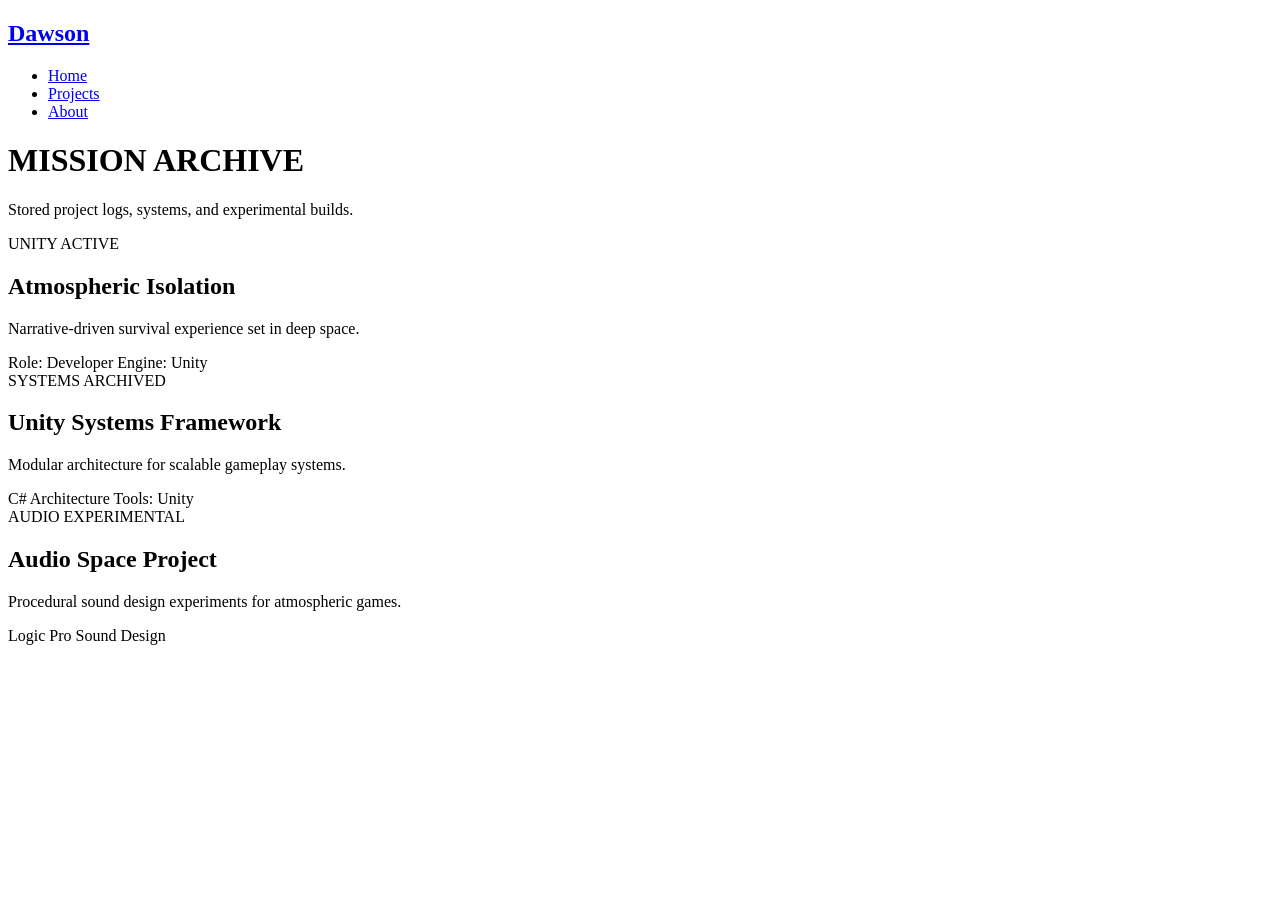
==== projects/index.html @ b881f83c "Yay homepage and projects" ====
<!DOCTYPE html>
<html lang="en">
<head>
    <meta charset="UTF-8">
    <meta name="viewport" content="width=device-width, initial-scale=1.0">
    <title>Projects | Dawson Spies</title>
    <link rel="stylesheet" href="home\index.css">
</head>

<body>

    <!-- NAV (reuse same navbar) -->
    <nav class="nav">
        <div class="nav-container">

            <a class="nav-logo" href="/">
                <h2 class="effect" data-value="Dawson">Dawson</h2>
            </a>

            <ul class="nav-list">
                <li><a href="/">Home</a></li>
                <li><a href="/projects">Projects</a></li>
                <li><a href="/about">About</a></li>
            </ul>

        </div>
    </nav>

    <!-- BACKGROUND IS SHARED (your starfield stays global) -->

    <!-- HEADER -->
    <header class="page-header">
        <h1>MISSION ARCHIVE</h1>
        <p>Stored project logs, systems, and experimental builds.</p>
    </header>

    <!-- PROJECT GRID -->
    <section class="section">

        <div class="mission-grid">

            <div class="mission-card">
                <div class="mission-header">
                    <span class="tag">UNITY</span>
                    <span class="status active">ACTIVE</span>
                </div>

                <h2>Atmospheric Isolation</h2>
                <p>
                    Narrative-driven survival experience set in deep space.
                </p>

                <div class="meta">
                    <span>Role: Developer</span>
                    <span>Engine: Unity</span>
                </div>
            </div>

            <div class="mission-card">
                <div class="mission-header">
                    <span class="tag">SYSTEMS</span>
                    <span class="status archived">ARCHIVED</span>
                </div>

                <h2>Unity Systems Framework</h2>
                <p>
                    Modular architecture for scalable gameplay systems.
                </p>

                <div class="meta">
                    <span>C# Architecture</span>
                    <span>Tools: Unity</span>
                </div>
            </div>

            <div class="mission-card">
                <div class="mission-header">
                    <span class="tag">AUDIO</span>
                    <span class="status experimental">EXPERIMENTAL</span>
                </div>

                <h2>Audio Space Project</h2>
                <p>
                    Procedural sound design experiments for atmospheric games.
                </p>

                <div class="meta">
                    <span>Logic Pro</span>
                    <span>Sound Design</span>
                </div>
            </div>

        </div>

    </section>

</body>
</html>
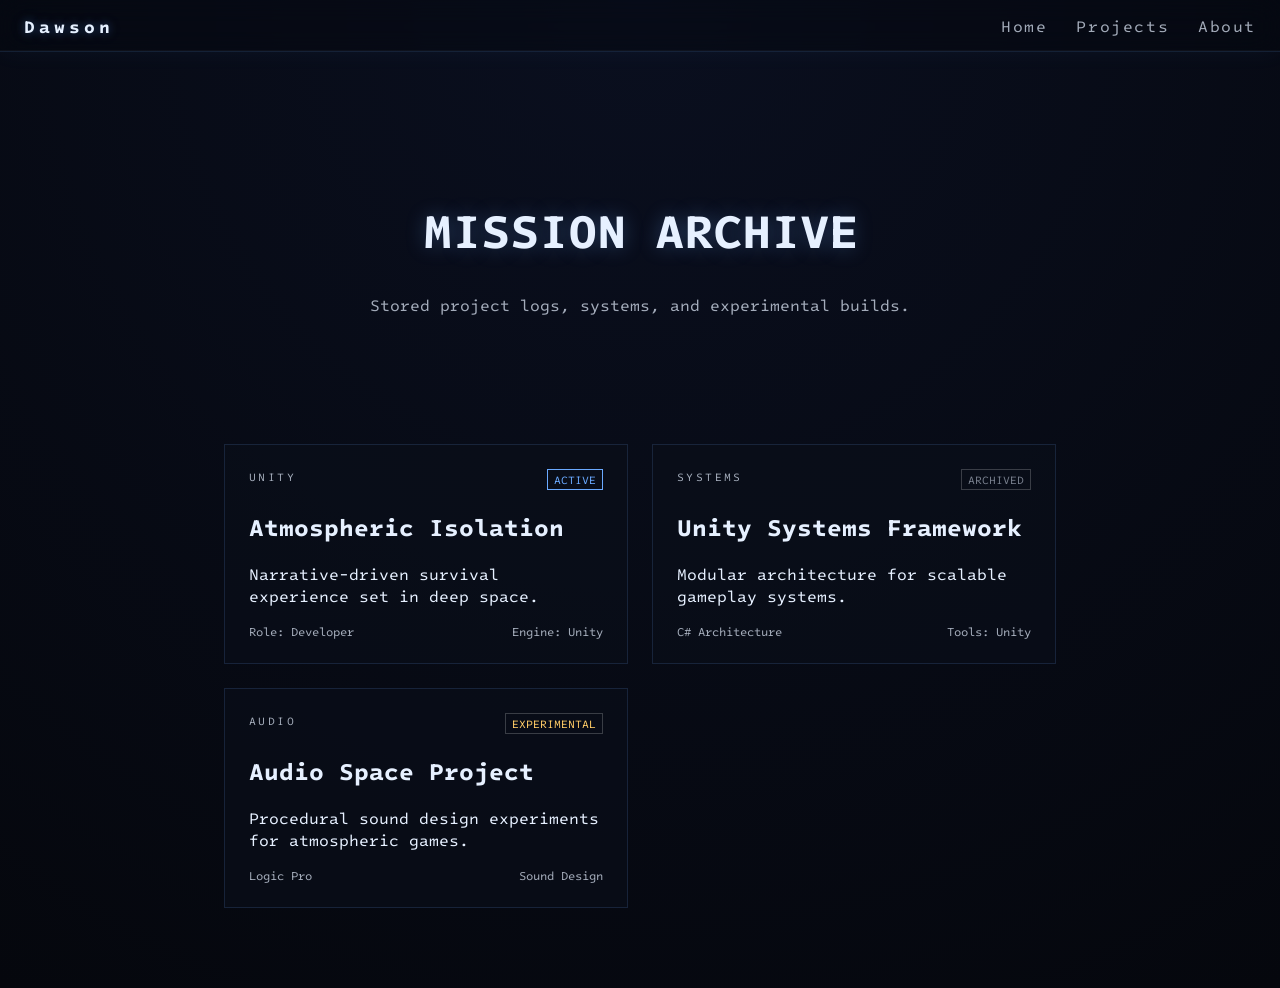
==== commit 1b89bea9: "About page" ====
--- a/projects/index.html
+++ b/projects/index.html
@@ -4,7 +4,7 @@
     <meta charset="UTF-8">
     <meta name="viewport" content="width=device-width, initial-scale=1.0">
     <title>Projects | Dawson Spies</title>
-    <link rel="stylesheet" href="home\index.css">
+    <link rel="stylesheet" href="../assets/index.css">
 </head>
 
 <body>
--- a/assets/index.css
+++ b/assets/index.css
@@ -0,0 +1,488 @@
+@import url('https://fonts.googleapis.com/css?family=Intel%20One%20Mono:400,700');
+
+:root {
+  --bg: #05070d;
+  --panel: rgba(15, 18, 30, 0.7);
+  --text: #e6f0ff;
+  --muted: rgba(230, 240, 255, 0.7);
+  --glow: #6aa9ff;
+}
+
+* {
+  box-sizing: border-box;
+}
+
+body {
+  margin: 0;
+  font-family: "Intel One Mono", monospace;
+  background: radial-gradient(circle at top, #0a0f1f, var(--bg));
+  color: var(--text);
+  overflow-x: hidden;
+}
+
+/* NAV */
+
+.nav {
+  position: fixed;
+  top: 0;
+  width: 100%;
+  z-index: 1000;
+
+  height: 52px;
+  padding: 0;
+
+  background: rgba(5, 7, 13, 0.35);
+  backdrop-filter: blur(14px);
+
+  border-bottom: 1px solid rgba(106, 169, 255, 0.15);
+
+  box-shadow:
+    0 0 25px rgba(106, 169, 255, 0.05),
+    inset 0 -1px 0 rgba(255, 255, 255, 0.03);
+
+  overflow: hidden;
+}
+
+.nav-logo h2 {
+  font-size: 1.1rem;
+  margin: 0;
+  letter-spacing: 0.25rem;
+}
+
+/* scanning line effect */
+.nav::after {
+  content: "";
+  position: absolute;
+  left: -40%;
+  bottom: 0;
+  width: 40%;
+  height: 2px;
+
+  background: linear-gradient(
+    90deg,
+    transparent,
+    rgba(106, 169, 255, 0.8),
+    transparent
+  );
+
+  animation: navScan 6s linear infinite;
+  opacity: 0.6;
+}
+
+@keyframes navScan {
+  0% { left: -40%; }
+  100% { left: 120%; }
+}
+
+.nav-container {
+  height: 100%;
+  display: flex;
+  justify-content: space-between;
+  align-items: center;
+
+  padding: 0 1.5rem;   /* tighter horizontal spacing */
+}
+
+/* logo = ship identifier */
+.nav-logo {
+  color: var(--text);
+  text-decoration: none;
+
+  letter-spacing: 0.2rem;
+  text-shadow:
+    0 0 10px rgba(106, 169, 255, 0.4),
+    0 0 20px rgba(106, 169, 255, 0.15);
+
+  transition: 0.2s;
+}
+
+.nav-logo:hover {
+  transform: translateY(-1px);
+  text-shadow:
+    0 0 12px rgba(106, 169, 255, 0.7),
+    0 0 30px rgba(106, 169, 255, 0.25);
+}
+
+.nav-list {
+  display: flex;
+  gap: 1.8rem;   /* was 2.5rem */
+  list-style: none;
+}
+
+/* links = “signal nodes” */
+.nav-list a {
+  position: relative;
+
+  text-decoration: none;
+  color: rgba(230, 240, 255, 0.7);
+
+  letter-spacing: 0.1rem;
+
+  transition: 0.25s ease;
+}
+
+/* hover glow lock-on */
+.nav-list a::before {
+  content: "";
+  position: absolute;
+  left: 0;
+  bottom: -6px;
+
+  width: 0%;
+  height: 1px;
+
+  background: rgba(106, 169, 255, 0.8);
+  box-shadow: 0 0 10px rgba(106, 169, 255, 0.6);
+
+  transition: 0.25s ease;
+}
+
+.nav-list a:hover {
+  color: #e6f0ff;
+  text-shadow: 0 0 8px rgba(106, 169, 255, 0.4);
+}
+
+.nav-list a:hover::before {
+  width: 100%;
+}
+
+/* optional: slight floating feel */
+.nav {
+  animation: navFloat 8s ease-in-out infinite;
+}
+
+@keyframes navFloat {
+  0%, 100% { transform: translateY(0px); }
+  50% { transform: translateY(1px); }
+}
+
+/* HERO */
+.hero {
+  height: calc(100vh - 53px);
+  display: flex;
+  align-items: center;
+  justify-content: center;
+  text-align: center;
+  position: relative;
+  padding: 0 2rem;
+  overflow: hidden;
+}
+
+/* star background layer */
+.stars {
+  position: absolute;
+  inset: 0;
+  background-image: radial-gradient(white 1px, transparent 1px);
+  background-size: 3px 3px;
+  opacity: 0.15;
+  animation: drift 60s linear infinite;
+}
+
+@keyframes drift {
+  from { transform: translateY(0px); }
+  to { transform: translateY(-100px); }
+}
+
+.hero-text {
+  position: relative;
+  z-index: 2;
+  max-width: 700px;
+}
+
+.hero h1 {
+  font-size: 3.5rem;
+  margin: 0;
+}
+
+.glow {
+  text-shadow:
+    0 0 10px var(--glow),
+    0 0 20px rgba(106,169,255,0.4);
+}
+
+.subtitle {
+  margin-top: 0.8rem;
+  color: var(--muted);
+}
+
+.description {
+  margin-top: 1rem;
+  color: rgba(230,240,255,0.6);
+}
+
+/* BUTTONS */
+.hero-buttons {
+  margin-top: 2rem;
+  display: flex;
+  justify-content: center;
+  gap: 1rem;
+}
+
+.btn {
+  padding: 0.7rem 1.2rem;
+  border: 1px solid rgba(255,255,255,0.2);
+  text-decoration: none;
+  color: var(--text);
+  transition: 0.2s;
+}
+
+.btn.primary {
+  background: var(--glow);
+  color: #000;
+  box-shadow: 0 0 15px rgba(106,169,255,0.4);
+}
+
+.btn:hover {
+  transform: translateY(-2px);
+}
+
+/* SECTIONS */
+.section {
+  padding: 5rem 2rem;
+  max-width: 70vw;
+  margin: auto;
+}
+
+.section.alt {
+  background: var(--panel);
+  backdrop-filter: blur(10px);
+  border-top: 1px solid rgba(255,255,255,0.05);
+  border-bottom: 1px solid rgba(255,255,255,0.05);
+  max-width: 70vw;
+}
+
+.section-title {
+  text-shadow: 0 0 10px rgba(106,169,255,0.3);
+}
+
+/* PROJECT CARDS */
+.projects {
+  display: grid;
+  grid-template-columns: repeat(auto-fit, minmax(250px, 1fr));
+  gap: 1.5rem;
+  margin-top: 1rem;
+}
+
+.card {
+  background: rgba(10, 14, 25, 0.6);
+  border: 1px solid rgba(255,255,255,0.08);
+  padding: 1.5rem;
+  transition: 0.2s;
+}
+
+.card:hover {
+  transform: translateY(-4px);
+  border-color: rgba(106,169,255,0.4);
+  box-shadow: 0 0 20px rgba(106,169,255,0.1);
+}
+
+/* FOOTER */
+.footer {
+  text-align: center;
+  padding: 2rem;
+  color: var(--muted);
+}
+
+.starfield {
+  position: fixed;   /* KEY CHANGE */
+  inset: 0;
+  width: 100vw;
+  height: 100vh;
+
+  overflow: hidden;
+  z-index: -1;       /* pushes it behind everything */
+  pointer-events: none; /* ensures clicks go through */
+}
+
+/* layers stay full screen */
+.star-layer {
+  position: absolute;
+  inset: 0;
+}
+
+/* star base */
+.star {
+  position: absolute;
+  background: white;
+  border-radius: 50%;
+  opacity: 0.6;
+  transition: transform 0.2s ease, opacity 0.2s ease;
+  will-change: transform, opacity;
+}
+
+.star:hover {
+  transform: scale(1.7);
+  opacity: 1;
+}
+
+/* shooting star */
+.shooting-star {
+  position: absolute;
+  width: 2px;
+  height: 2px;
+  background: white;
+  box-shadow: 0 0 10px white, 0 0 20px white;
+  transform: rotate(-25deg);
+  opacity: 0;
+  animation: shoot 1.2s linear forwards;
+}
+
+.nav,
+.hero,
+.section,
+.footer {
+  position: relative;
+  z-index: 1;
+}
+
+@keyframes shoot {
+  0% {
+    transform: translate(0, 0) rotate(-25deg);
+    opacity: 0;
+  }
+  10% {
+    opacity: 1;
+  }
+  100% {
+    transform: translate(600px, 300px) rotate(-25deg);
+    opacity: 0;
+  }
+}
+
+.page-header {
+  text-align: center;
+  padding: 7rem 2rem 2rem;
+}
+
+.page-header h1 {
+  font-size: 3rem;
+  text-shadow: 0 0 20px rgba(106,169,255,0.3);
+}
+
+.page-header p {
+  color: var(--muted);
+}
+
+/* GRID = mission terminal layout */
+.mission-grid {
+  display: grid;
+  grid-template-columns: repeat(auto-fit, minmax(280px, 1fr));
+  gap: 1.5rem;
+}
+
+/* CARD = data terminal panel */
+.mission-card {
+  background: rgba(10, 14, 25, 0.65);
+  border: 1px solid rgba(106,169,255,0.15);
+  padding: 1.5rem;
+
+  transition: 0.25s ease;
+  position: relative;
+  overflow: hidden;
+}
+
+.mission-card:hover {
+  transform: translateY(-6px);
+  border-color: rgba(106,169,255,0.4);
+  box-shadow: 0 0 25px rgba(106,169,255,0.15);
+}
+
+/* top bar */
+.mission-header {
+  display: flex;
+  justify-content: space-between;
+  margin-bottom: 1rem;
+}
+
+.tag {
+  font-size: 0.7rem;
+  letter-spacing: 0.15rem;
+  color: var(--muted);
+}
+
+.status {
+  font-size: 0.7rem;
+  padding: 2px 6px;
+  border: 1px solid rgba(255,255,255,0.2);
+}
+
+/* status colors */
+.status.active {
+  color: #6aa9ff;
+  border-color: #6aa9ff;
+}
+
+.status.archived {
+  color: rgba(230,240,255,0.5);
+}
+
+.status.experimental {
+  color: #ffcc66;
+}
+
+/* meta info */
+.meta {
+  margin-top: 1rem;
+  font-size: 0.75rem;
+  color: var(--muted);
+  display: flex;
+  justify-content: space-between;
+}
+
+/* PAGE HEADER */
+.page-header {
+  text-align: center;
+  padding: 7rem 2rem 2rem;
+}
+
+.page-header h1 {
+  font-size: 3rem;
+  text-shadow: 0 0 20px rgba(106,169,255,0.3);
+}
+
+.page-header p {
+  color: var(--muted);
+}
+
+/* PROFILE LAYOUT */
+.profile-grid {
+  display: grid;
+  grid-template-columns: 1fr 2fr;
+  gap: 1.5rem;
+}
+
+.profile-card {
+  background: rgba(10, 14, 25, 0.65);
+  border: 1px solid rgba(106,169,255,0.15);
+  padding: 1.5rem;
+}
+
+.profile-card.wide {
+  padding: 2rem;
+}
+
+/* labels */
+.label {
+  color: rgba(106,169,255,0.8);
+}
+
+/* SKILLS GRID */
+.skills-grid {
+  display: grid;
+  grid-template-columns: repeat(auto-fit, minmax(220px, 1fr));
+  gap: 1.5rem;
+  margin-top: 2rem;
+}
+
+.skill-card {
+  background: rgba(10, 14, 25, 0.6);
+  border: 1px solid rgba(255,255,255,0.08);
+  padding: 1.5rem;
+  transition: 0.2s;
+}
+
+.skill-card:hover {
+  transform: translateY(-4px);
+  border-color: rgba(106,169,255,0.4);
+  box-shadow: 0 0 20px rgba(106,169,255,0.1);
+}
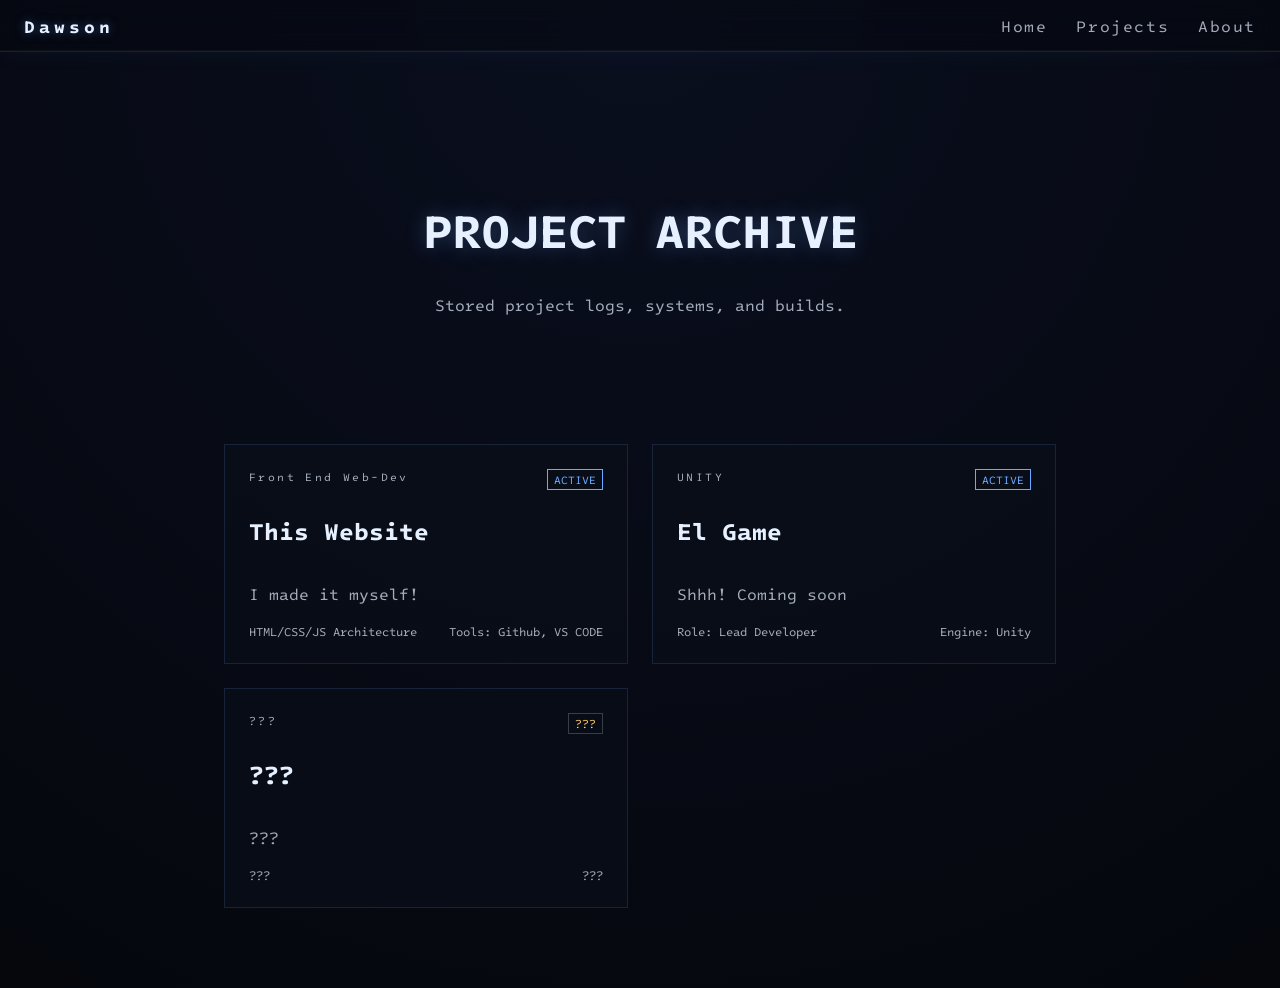
==== commit c8f7dffa: "projects fix" ====
--- a/projects/index.html
+++ b/projects/index.html
@@ -30,8 +30,8 @@
 
     <!-- HEADER -->
     <header class="page-header">
-        <h1>MISSION ARCHIVE</h1>
-        <p>Stored project logs, systems, and experimental builds.</p>
+        <h1>PROJECT ARCHIVE</h1>
+        <p>Stored project logs, systems, and builds.</p>
     </header>
 
     <!-- PROJECT GRID -->
@@ -41,52 +41,52 @@
 
             <div class="mission-card">
                 <div class="mission-header">
+                    <span class="tag">Front End Web-Dev</span>
+                    <span class="status active">ACTIVE</span>
+                </div>
+
+                <h2>This Website</h2>
+                <p>
+                    I made it myself!
+                </p>
+
+                <div class="meta">
+                    <span>HTML/CSS/JS Architecture</span>
+                    <span>Tools: Github, VS CODE</span>
+                </div>
+            </div>
+
+            <div class="mission-card">
+                <div class="mission-header">
                     <span class="tag">UNITY</span>
                     <span class="status active">ACTIVE</span>
                 </div>
 
-                <h2>Atmospheric Isolation</h2>
+                <h2>El Game</h2>
                 <p>
-                    Narrative-driven survival experience set in deep space.
+                    Shhh! Coming soon
                 </p>
 
                 <div class="meta">
-                    <span>Role: Developer</span>
+                    <span>Role: Lead Developer</span>
                     <span>Engine: Unity</span>
                 </div>
             </div>
 
             <div class="mission-card">
                 <div class="mission-header">
-                    <span class="tag">SYSTEMS</span>
-                    <span class="status archived">ARCHIVED</span>
+                    <span class="tag">???</span>
+                    <span class="status experimental">???</span>
                 </div>
 
-                <h2>Unity Systems Framework</h2>
+                <h2>???</h2>
                 <p>
-                    Modular architecture for scalable gameplay systems.
+                    ???
                 </p>
 
                 <div class="meta">
-                    <span>C# Architecture</span>
-                    <span>Tools: Unity</span>
-                </div>
-            </div>
-
-            <div class="mission-card">
-                <div class="mission-header">
-                    <span class="tag">AUDIO</span>
-                    <span class="status experimental">EXPERIMENTAL</span>
-                </div>
-
-                <h2>Audio Space Project</h2>
-                <p>
-                    Procedural sound design experiments for atmospheric games.
-                </p>
-
-                <div class="meta">
-                    <span>Logic Pro</span>
-                    <span>Sound Design</span>
+                    <span>???</span>
+                    <span>???</span>
                 </div>
             </div>
 
--- a/assets/index.css
+++ b/assets/index.css
@@ -370,7 +370,6 @@
   gap: 1.5rem;
 }
 
-/* CARD = data terminal panel */
 .mission-card {
   background: rgba(10, 14, 25, 0.65);
   border: 1px solid rgba(106,169,255,0.15);
@@ -379,7 +378,21 @@
   transition: 0.25s ease;
   position: relative;
   overflow: hidden;
-}
+
+  display: flex;
+  flex-direction: column;
+  min-height: 220px; /* optional but helps consistency */
+}
+
+.mission-card h2 {
+  margin-top: 0.5rem;
+}
+
+.mission-card p {
+  color: rgba(230,240,255,0.7);
+  line-height: 1.4;
+}
+
 
 .mission-card:hover {
   transform: translateY(-6px);
@@ -420,9 +433,8 @@
   color: #ffcc66;
 }
 
-/* meta info */
 .meta {
-  margin-top: 1rem;
+  margin-top: auto;
   font-size: 0.75rem;
   color: var(--muted);
   display: flex;
@@ -470,7 +482,7 @@
 .skills-grid {
   display: grid;
   grid-template-columns: repeat(auto-fit, minmax(220px, 1fr));
-  gap: 1.5rem;
+  gap: 1.5rem; 
   margin-top: 2rem;
 }
 
